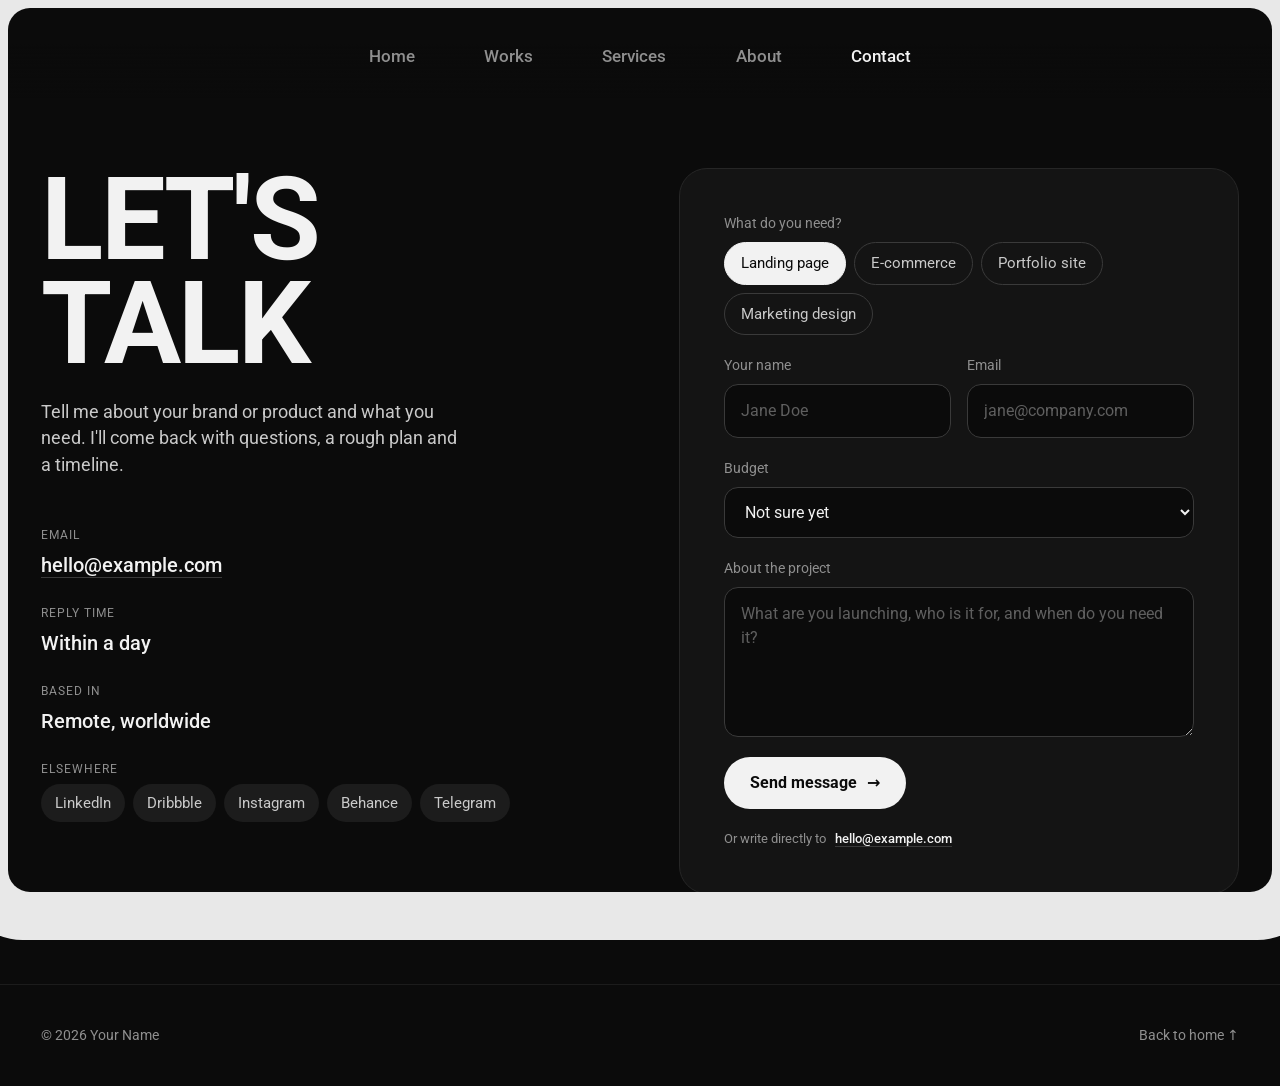
==== contact.html @ f20d772e "Hero: start the scroll blur later with a steeper ramp Co-Authored-By: Claude Opus 5.5 <noreply@anthr" ====
<!doctype html>
<html lang="en">
<head>
  <meta charset="utf-8">
  <meta name="viewport" content="width=device-width, initial-scale=1">
  <title>Contact — Your Name, Marketing Designer</title>
  <meta name="description" content="Get in touch about a landing page, e-commerce, portfolio or marketing design project.">
  <link rel="preconnect" href="https://fonts.googleapis.com">
  <link rel="preconnect" href="https://fonts.gstatic.com" crossorigin>
  <link href="https://fonts.googleapis.com/css2?family=Roboto:wght@400;500;700&display=swap" rel="stylesheet">
  <link rel="stylesheet" href="styles.css?v=202611272242">
</head>
<body>
  <!--
    PLACEHOLDERS: everything marked with data-placeholder (email, socials,
    location, response time) should be replaced with your own details.
    The form does not send anywhere yet: connect it to a form service
    (e.g. Formspree, Netlify Forms) by setting the form's action.
  -->

  <header class="topbar">
    <nav class="nav" aria-label="Main">
      <a href="index.html#top" class="nav__link">Home</a>
      <a href="index.html#works" class="nav__link">Works</a>
      <a href="services.html" class="nav__link">Services</a>
      <a href="#" class="nav__link">About</a>
      <a href="contact.html" class="nav__link is-active" aria-current="page">Contact</a>
    </nav>
  </header>

  <main class="contact">
    <div class="contact__intro">
      <h1 class="contact__title">Let's<br>talk</h1>
      <p class="contact__lead">Tell me about your brand or product and what you need. I'll come back with questions, a rough plan and a timeline.</p>

      <ul class="contact__list">
        <li>
          <span class="contact__label">Email</span>
          <a href="mailto:hello@example.com" class="contact__value" data-placeholder>hello@example.com</a>
        </li>
        <li>
          <span class="contact__label">Reply time</span>
          <span class="contact__value" data-placeholder>Within a day</span>
        </li>
        <li>
          <span class="contact__label">Based in</span>
          <span class="contact__value" data-placeholder>Remote, worldwide</span>
        </li>
        <li>
          <span class="contact__label">Elsewhere</span>
          <div class="contact__socials" data-placeholder>
            <a href="#">LinkedIn</a>
            <a href="#">Dribbble</a>
            <a href="#">Instagram</a>
            <a href="#">Behance</a>
            <a href="#">Telegram</a>
          </div>
        </li>
      </ul>
    </div>

    <!-- FORM ENDPOINT: put your Formspree form id into the action below (e.g. https://formspree.io/f/abcdwxyz).
         Until then the form opens the visitor's email app instead. -->
    <form class="form" id="form" action="https://formspree.io/f/myewvleo" method="post" novalidate>
      <input type="text" name="_gotcha" tabindex="-1" autocomplete="off" aria-hidden="true" style="position:absolute;left:-9999px">
      <input type="hidden" name="_subject" value="New enquiry from the portfolio site">
      <fieldset class="chips">
        <legend>What do you need?</legend>
        <label class="chip"><input type="radio" name="service" value="landing" checked><span>Landing page</span></label>
        <label class="chip"><input type="radio" name="service" value="ecommerce"><span>E-commerce</span></label>
        <label class="chip"><input type="radio" name="service" value="portfolio"><span>Portfolio site</span></label>
        <label class="chip"><input type="radio" name="service" value="marketing"><span>Marketing design</span></label>
      </fieldset>

      <div class="form__row">
        <div class="field">
          <label for="f-name">Your name</label>
          <input id="f-name" name="name" type="text" autocomplete="name" placeholder="Jane Doe" required>
        </div>
        <div class="field">
          <label for="f-email">Email</label>
          <input id="f-email" name="email" type="email" autocomplete="email" placeholder="jane@company.com" required>
        </div>
      </div>

      <div class="field">
        <label for="f-budget">Budget</label>
        <select id="f-budget" name="budget" data-placeholder>
          <option value="">Not sure yet</option>
          <option>Under $1,000</option>
          <option>$1,000 – $3,000</option>
          <option>$3,000 – $6,000</option>
          <option>$6,000+</option>
        </select>
      </div>

      <div class="field">
        <label for="f-msg">About the project</label>
        <textarea id="f-msg" name="message" placeholder="What are you launching, who is it for, and when do you need it?" required></textarea>
      </div>

      <button class="form__submit" type="submit">Send message <span aria-hidden="true">→</span></button>
      <p class="form__error" role="alert" hidden>Something went wrong. Please try again or email me directly.</p>
      <p class="form__note">Or write directly to <a href="mailto:hello@example.com" class="cta" data-placeholder>hello@example.com</a></p>

      <div class="form__done" role="status" aria-live="polite">
        <h2>Thanks!</h2>
        <p>Your message is on its way. I'll get back to you <span data-placeholder>within a day</span>.</p>
      </div>
    </form>
  </main>

  <footer class="footer">
    <p>© 2026 <span data-placeholder>Your Name</span></p>
    <a href="index.html#top">Back to home ↑</a>
  </footer>

  <script src="contact.js?v=202611272242"></script>
</body>
</html>
---- styles.css ----
/* Layout: fixed centered nav; full-height hero that slides up + blurs on scroll;
   pinned works gallery that scrolls horizontally. */
:root {
  --bg: #0b0b0b;
  --surface: #1c1c1c;
  --surface-hover: #262626;
  --text: #f2f2f2;
  --text-muted: #8f8f8f;
  --text-soft: #c9c9c9;
  --line: #3a3a3a;
  --ok: #3ccf6a;

  --font-body: "Roboto", system-ui, -apple-system, "Segoe UI", sans-serif;
  --font-display: "Roboto", system-ui, sans-serif;
  --font-mono: "Roboto", system-ui, sans-serif;

  --gutter: clamp(16px, 3.2vw, 64px);
  /* Hero column = exactly the width of the "Marketing Designer" headline,
     so the nav and every hero element share the same left and right edges. */
  --title-size: clamp(44px, 6.2vw, 66px);
  --content: calc(var(--title-size) * 8.21);
  --nav-h: 96px;

  /* works card size */
  --card-w: min(56vw, 840px);
  --card-gap: clamp(24px, 4vw, 64px);
}

*, *::before, *::after { box-sizing: border-box; }
html { -webkit-text-size-adjust: 100%; }
body {
  margin: 0;
  background: var(--bg);
  color: var(--text);
  font-family: var(--font-body);
  font-size: 16px;
  line-height: 1.5;
  -webkit-font-smoothing: antialiased;
  overflow-x: hidden;
}
a { color: inherit; text-decoration: none; }
button { font: inherit; color: inherit; cursor: pointer; }
h1, h2, h3, p, ol, ul { margin: 0; }
:focus-visible { outline: 2px solid var(--text); outline-offset: 3px; border-radius: 6px; }

/* ---------- Top bar ---------- */
.topbar {
  position: fixed;
  inset: 0 0 auto;
  z-index: 20;
  display: flex;
  justify-content: center;
  padding: 36px var(--gutter) 28px;
  background: linear-gradient(to bottom, var(--bg) 45%, rgba(11, 11, 11, 0));
}
/* Nav spans the same centered column as the hero, so both share one axis and edges */
.nav { display: flex; justify-content: space-between; gap: 16px; width: 100%; max-width: var(--content); }
.nav__link {
  color: var(--text-muted);
  font-weight: 500;
  font-size: 17px;
  white-space: nowrap;
  transition: color .2s;
}
.nav__link:hover, .nav__link.is-active { color: var(--text); }

/* ---------- Hero ---------- */
.hero {
  min-height: 100vh;
  min-height: 100svh;
  display: flex;
  justify-content: center;
  padding: calc(var(--nav-h) + clamp(40px, 9vh, 110px)) var(--gutter) 56px;
}
.hero__inner {
  width: 100%;
  max-width: var(--content);
  display: flex;
  flex-direction: column;
  will-change: transform, filter, opacity;
}

.avatar {
  width: 124px;
  height: 124px;
  border-radius: 50%;
  display: grid;
  place-items: center;
  background: radial-gradient(circle at 50% 35%, #5a5a5a, #2a2a2a 70%);
  color: #d8d8d8;
  font-family: var(--font-display);
  font-size: 40px;
  overflow: hidden;
}
.avatar img { display: block; width: 100%; height: 100%; object-fit: cover; }

.hero__title {
  display: flex;
  align-items: flex-end;
  gap: 12px;
  margin-top: 22px;
  font-family: var(--font-display);
  font-weight: 700;
  font-size: var(--title-size);
  line-height: 1;
  letter-spacing: -0.035em;
}

.hero__title-text { margin-left: -0.063em; }   /* optical: cancel the M's side bearing so its ink sits on the column edge */
.hero__bio { margin-top: 24px; max-width: 370px; font-size: 17px; font-weight: 500; line-height: 1.45; color: var(--text-soft); }

.hero__status {
  margin-top: 36px;
  font-size: 17px;
  line-height: 1.6;
}
.status-dot {
  display: inline-block;
  vertical-align: middle;
  position: relative;
  top: -1px;
  width: 10px;
  height: 10px;
  border-radius: 50%;
  background: var(--ok);
  box-shadow: 0 0 0 3px rgba(60, 207, 106, .22);
  margin: 0 8px 0 3px;            /* the 3px glow ring then starts exactly on the column edge */
}
.hero__status-text { color: var(--text-muted); }
.cta {
  margin-left: 6px;
  white-space: nowrap;
  font-weight: 500;
  color: var(--text);
  border-bottom: 1px solid var(--line);
  transition: border-color .2s;
}
.cta:hover { border-color: var(--text); }

.socials {
  display: flex;
  flex-wrap: wrap;
  gap: 10px;
  margin-top: auto;
  padding: 96px 0 0;
  list-style: none;
}
.socials a {
  display: inline-block;
  padding: 7px 13px;
  border-radius: 6px;
  background: var(--surface);
  font-size: 16px;
  font-weight: 500;
  color: var(--text-soft);
  transition: background .2s, color .2s;
}
.socials a:hover { background: var(--surface-hover); color: var(--text); }

/* Hover: pills lean toward the cursor (main.js) and reveal the network's icon */
.socials a {
  display: inline-flex;
  align-items: center;
  translate: 0 0;
  transition: background .2s, color .2s, translate .3s cubic-bezier(.2, .8, .2, 1);
}
.ico {
  flex: none;
  width: 0;
  height: 14px;
  margin-left: 0;
  opacity: 0;
  fill: currentColor;
  transform: scale(.4) rotate(-20deg);
  transition: width .25s, margin .25s, opacity .2s, transform .35s cubic-bezier(.3, 1.6, .5, 1);
}
.socials a:hover .ico,
.socials a:focus-visible .ico { width: 14px; margin-left: 8px; opacity: 1; transform: none; transition-delay: 0s, 0s, .05s, .05s; }

/* ---------- Works ---------- */
.works {
  position: relative;
  height: 100vh;
  height: 100svh;
  display: flex;
  flex-direction: column;
  padding-top: var(--nav-h);
  overflow: hidden;
}
.works__head {
  display: grid;
  grid-template-columns: 1fr auto 1fr;
  align-items: center;
  gap: 16px;
  padding: 8px var(--gutter) 0;
}
.works__count {
  font-size: 17px;
  font-weight: 500;
  color: var(--text-soft);
  white-space: nowrap;
}
.works__num {
  font-size: 34px;
  font-weight: 500;
  letter-spacing: -0.02em;
  color: var(--text);
  margin-right: 6px;
  font-variant-numeric: tabular-nums;
}

.filters { display: flex; gap: 6px; }
.filter {
  display: inline-flex;
  align-items: flex-start;
  gap: 3px;
  padding: 8px 14px;
  border: 0;
  border-radius: 999px;
  background: transparent;
  color: var(--text-muted);
  font-size: 17px;
  font-weight: 500;
  white-space: nowrap;
  transition: background .2s, color .2s;
}
.filter sup { font-size: 11px; line-height: 1; margin-top: 2px; }
.filter:hover { color: var(--text); }
.filter.is-active { background: #e9e9e9; color: #111; }

.works__viewport {
  flex: 1;
  min-height: 0;
  display: flex;
  align-items: center;
  overflow-x: auto;              /* fallback without JS: native swipe */
  scroll-snap-type: x mandatory;
  scrollbar-width: none;
  padding: clamp(16px, 3vh, 40px) 0 clamp(24px, 5vh, 56px);
}
.works__viewport::-webkit-scrollbar { display: none; }
.is-gsap .works__viewport,
.is-sticky-works .works__viewport { overflow: visible; scroll-snap-type: none; }
.is-sticky-works .works { position: sticky; top: 0; }

.works__track {
  display: flex;
  gap: var(--card-gap);
  list-style: none;
  padding: 0 calc((100vw - var(--card-w)) / 2);
  will-change: transform;
}
.work {
  flex: 0 0 var(--card-w);
  scroll-snap-align: center;
  display: flex;
  flex-direction: column;
  gap: 14px;
}
.work[hidden] { display: none; }
.work__title {
  font-size: clamp(22px, 2.2vw, 30px);
  font-weight: 700;
  letter-spacing: -0.01em;
}
.work__media {
  display: block;
  border-radius: 14px;
  overflow: hidden;
  transform-origin: center center;
  will-change: transform;
}
.work__art {
  /* keep the card inside the viewport height */
  aspect-ratio: 3 / 2;
  max-height: calc(100svh - var(--nav-h) - 240px);
  width: 100%;
  display: grid;
  place-items: center;
  font-family: var(--font-display);
  font-weight: 700;
  font-size: clamp(36px, 6vw, 96px);
  line-height: .92;
  letter-spacing: -0.035em;
  text-align: center;
  text-transform: uppercase;
}
.art-1 { background: linear-gradient(135deg, #f1efe9, #d9d5cb); color: #141414; }
.art-2 { background: linear-gradient(160deg, #ff5a36, #b3200b); color: #fff3ec; }
.art-3 { background: linear-gradient(140deg, #2b48ff, #0e1a7a); color: #e6eaff; }
.art-4 { background: radial-gradient(circle at 30% 30%, #3a3a3a, #111); color: #f2f2f2; }
.art-5 { background: linear-gradient(150deg, #ffd23f, #f29f05); color: #231a00; }
.art-6 { background: linear-gradient(150deg, #18b67b, #0a5c3d); color: #e8fff5; }
.art-7 { background: linear-gradient(150deg, #f5b8d0, #d76a9b); color: #2a0a18; }

.work__meta {
  display: flex;
  justify-content: space-between;
  align-items: center;
  font-family: var(--font-mono);
  font-size: 13px;
  letter-spacing: .08em;
  text-transform: uppercase;
  color: var(--text);
}
.work__idx { display: inline-flex; align-items: center; gap: 8px; }
.work__idx::before { content: ""; width: 6px; height: 6px; border-radius: 50%; background: currentColor; }
.work__cat b { color: var(--text-muted); font-weight: 500; margin-left: .6em; }

/* ---------- Services: sticky heading + cards that stack on scroll ---------- */
.services {
  display: grid;
  grid-template-columns: 1fr 1fr;
  gap: 48px;
  padding: clamp(96px, 14vh, 160px) var(--gutter) clamp(96px, 16vh, 200px);
  max-width: 1440px;
  margin: 0 auto;
}
.services--page { padding-top: calc(var(--nav-h) + clamp(32px, 6vh, 72px)); }
.services__aside {
  grid-column: 1;
  grid-row: 1;
  position: sticky;
  top: calc(var(--nav-h) + 24px);
  align-self: start;
}
.services__title {
  font-family: var(--font-display);
  font-weight: 700;
  font-size: clamp(56px, 8vw, 120px);
  line-height: .95;
  letter-spacing: -0.035em;
}
.services__lead {
  margin-top: 20px;
  max-width: 340px;
  font-size: 17px;
  font-weight: 500;
  color: var(--text-muted);
}
.services__list {
  grid-column: 2;
  grid-row: 1;
  list-style: none;
  padding: 0;
  display: flex;
  flex-direction: column;
  gap: 32px;
}
.service {
  --i: 0;
  position: sticky;
  top: calc(var(--nav-h) + 24px + var(--i) * 22px);
  min-height: 300px;
  padding: clamp(28px, 3vw, 44px);
  padding-right: 88px;
  border: 1px solid #2c2c2e;
  border-radius: 20px;
  background: #121212;
  transform-origin: center top;
  will-change: transform;
}
.service:nth-child(2) { --i: 1; }
.service:nth-child(3) { --i: 2; }
.service:nth-child(4) { --i: 3; }
.service:nth-child(5) { --i: 4; }
.service:nth-child(6) { --i: 5; }
.service > :not(.service__go) { transition: opacity .3s; }
.service.is-covered > :not(.service__go) { opacity: .35; }
.service__pill {
  display: inline-flex;
  padding: 4px 12px;
  border: 1px solid #3a3a3e;
  border-radius: 8px;
  font-size: 14px;
  font-weight: 500;
  color: var(--text-muted);
}
.service__name {
  margin-top: clamp(36px, 5vw, 64px);
  font-family: var(--font-display);
  font-weight: 700;
  font-size: clamp(36px, 4.4vw, 60px);
  line-height: 1;
  letter-spacing: -0.03em;
}
.service__desc {
  margin-top: 14px;
  max-width: 440px;
  font-size: 18px;
  color: var(--text-soft);
}
/* arrow sits in a notch cut into the bottom-right corner */
.service__go {
  position: absolute;
  right: -1px;
  bottom: -1px;
  display: grid;
  place-items: center;
  width: 56px;
  height: 56px;
  border: 1px solid #2c2c2e;
  border-radius: 16px 0 20px 0;
  background: var(--bg);
  font-size: 20px;
  color: var(--text-muted);
  transition: color .2s, background .2s;
}
.service__go:hover, .service:hover .service__go { color: var(--text); background: var(--surface); }

/* Handwritten note */
.services { --hand: "Caveat Brush", "Segoe Print", "Bradley Hand", cursive; }
.note {
  grid-column: 1;
  grid-row: 1;
  align-self: start;
  position: sticky;
  top: calc(var(--nav-h) + 300px);
  margin-top: clamp(220px, 28vh, 300px);
  margin-left: clamp(0px, 6vw, 90px);
  width: max-content;
  max-width: 100%;
}
.note__text {
  font-family: var(--hand);
  font-size: clamp(34px, 3.4vw, 46px);
  line-height: 1.15;
  color: #9a9a9e;
  rotate: -3deg;
}
.note__line {
  position: relative;
  display: block;
  width: max-content;
  /* the ink is revealed left-to-right by --p (0..1), set from main.js */
  clip-path: inset(-20% calc((1 - var(--p, 1)) * 100%) -20% -4%);
}
.note__line:nth-child(2) { margin-left: .4em; }
.note__doodle {
  display: block;
  width: 90px;
  height: 68px;
  margin: 4px 0 0 40px;
  fill: none;
  stroke: #9a9a9e;
  stroke-width: 3;
  stroke-linecap: round;
  stroke-linejoin: round;
}
.note__doodle path { stroke-dasharray: 1; stroke-dashoffset: calc(1 - var(--d, 1)); }
.note__pill {
  display: inline-flex;
  margin: 6px 0 0 84px;
  padding: 8px 16px;
  border: 1px solid #3a3a3e;
  border-radius: 10px;
  font-size: 16px;
  font-weight: 500;
  color: var(--text-muted);
  opacity: var(--o, 1);
  translate: 0 calc((1 - var(--o, 1)) * 8px);
  transition: color .2s, border-color .2s;
}
.note__pill:hover { color: var(--text); border-color: var(--text-muted); }

/* ---------- Footer ---------- */
.footer {
  display: flex;
  justify-content: space-between;
  gap: 16px;
  padding: 40px var(--gutter);
  color: var(--text-muted);
  font-size: 14px;
  border-top: 1px solid var(--surface);
}
.footer a:hover { color: var(--text); }

/* ---------- Tablet ---------- */
@media (max-width: 1024px) {
  :root { --card-w: 72vw; }
  .works__head { grid-template-columns: 1fr; justify-items: center; gap: 12px; }
  .works__count { justify-self: start; }
}
@media (max-width: 1024px) and (orientation: portrait) {
  .work__art { aspect-ratio: 4 / 5; }
}

@media (max-width: 900px) {
  .services { grid-template-columns: 1fr; gap: 32px; }
  .services__aside, .services__list { grid-column: 1; grid-row: auto; }
  .services__aside { position: static; }
  .note { grid-column: 1; grid-row: auto; order: 3; position: static; margin: 24px auto 0; }
}

/* ---------- Phone ---------- */
@media (max-width: 640px) {
  .service { min-height: 240px; padding-right: 28px; padding-bottom: 72px; top: calc(var(--nav-h) + 12px + var(--i) * 14px); }
  .service__desc { font-size: 16px; }
  :root { --nav-h: 72px; --card-w: 80vw; --card-gap: 16px; }
  .topbar { padding: 24px var(--gutter) 18px; }
  .nav { overflow-x: auto; scrollbar-width: none; }
  .nav::-webkit-scrollbar { display: none; }
  .nav__link { font-size: 16px; }
  .nav { gap: 18px; }

  .hero { padding-bottom: 32px; }
  .avatar { width: 96px; height: 96px; font-size: 32px; }
  /* phones: headline (and so the column) fills the width between the gutters */
  :root { --title-size: min(calc((100vw - 2 * var(--gutter)) / 8.21), 48px); }
    .hero__bio, .hero__status { font-size: 16px; }
  .socials { padding-top: 64px; gap: 8px; }
  .socials a { font-size: 15px; padding: 6px 11px; }

  .works__head { justify-items: stretch; }
  .filters {
    overflow-x: auto;
    scrollbar-width: none;
    margin: 0 calc(var(--gutter) * -1);
    padding: 0 var(--gutter);
  }
  .filters::-webkit-scrollbar { display: none; }
  .filter { font-size: 15px; padding: 7px 12px; }
  .work__art { aspect-ratio: 4 / 5; font-size: 44px; max-height: calc(100svh - var(--nav-h) - 280px); }
  .work__meta { font-size: 11px; }
}

@media (prefers-reduced-motion: reduce) {
  * { transition: none !important; }
  .socials a { translate: 0 0 !important; }
}

/* ---------- Contact page ---------- */
.contact {
  min-height: 100svh;
  padding: calc(var(--nav-h) + clamp(40px, 8vh, 96px)) var(--gutter) clamp(64px, 10vh, 120px);
  display: grid;
  grid-template-columns: minmax(0, 1fr) minmax(0, 560px);
  gap: clamp(40px, 6vw, 120px);
  align-items: start;
  max-width: 1320px;
  margin: 0 auto;
}
.contact__title {
  font-family: var(--font-display);
  font-size: clamp(56px, 9vw, 132px);
  line-height: .9;
  letter-spacing: -.02em;
  text-transform: uppercase;
}
.contact__lead { margin-top: 24px; max-width: 420px; font-size: 18px; line-height: 1.45; color: var(--text-soft); }
.contact__list { list-style: none; padding: 0; margin-top: 48px; display: grid; gap: 24px; }
.contact__label { display: block; font-family: var(--font-mono); font-size: 12px; text-transform: uppercase; letter-spacing: .08em; color: var(--text-muted); margin-bottom: 6px; }
.contact__value { font-size: 20px; font-weight: 500; }
a.contact__value { border-bottom: 1px solid var(--line); transition: border-color .2s; }
a.contact__value:hover { border-color: var(--text); }
.contact__socials { display: flex; flex-wrap: wrap; gap: 8px; }
.contact__socials a { padding: 8px 14px; border-radius: 999px; background: var(--surface); color: var(--text-soft); font-size: 15px; transition: background .2s, color .2s; }
.contact__socials a:hover { background: var(--surface-hover); color: var(--text); }

.form {
  background: #141414;
  border: 1px solid #262626;
  border-radius: 28px;
  padding: clamp(24px, 3.5vw, 44px);
  display: grid;
  gap: 20px;
}
.field { display: grid; gap: 8px; }
.field label { font-size: 14px; color: var(--text-muted); }
.field input, .field select, .field textarea {
  width: 100%;
  font: inherit;
  font-size: 16px;
  color: var(--text);
  background: var(--bg);
  border: 1px solid var(--line);
  border-radius: 14px;
  padding: 14px 16px;
  transition: border-color .2s;
  color-scheme: dark;
}
.field textarea { min-height: 150px; resize: vertical; }
.field input:focus, .field select:focus, .field textarea:focus { outline: none; border-color: var(--text-soft); }
.field input::placeholder, .field textarea::placeholder { color: #5f5f5f; }
.form__row { display: grid; grid-template-columns: 1fr 1fr; gap: 16px; }
.chips { display: flex; flex-wrap: wrap; gap: 8px; border: 0; padding: 0; margin: 0; }
.chips legend { font-size: 14px; color: var(--text-muted); margin-bottom: 8px; padding: 0; }
.chip input { position: absolute; opacity: 0; pointer-events: none; }
.chip span { display: inline-block; padding: 9px 16px; border-radius: 999px; border: 1px solid var(--line); color: var(--text-soft); font-size: 15px; cursor: pointer; transition: all .2s; }
.chip:hover span { border-color: var(--text-muted); color: var(--text); }
.chip input:checked + span { background: var(--text); border-color: var(--text); color: var(--bg); }
.chip input:focus-visible + span { outline: 2px solid var(--text); outline-offset: 3px; }
.form__submit {
  justify-self: start;
  display: inline-flex; align-items: center; gap: 10px;
  height: 52px; padding: 0 26px;
  border: 0; border-radius: 999px;
  background: var(--text); color: var(--bg);
  font: inherit; font-weight: 700; font-size: 16px;
  cursor: pointer; transition: transform .2s;
}
.form__submit:hover { transform: translateY(-1px); }
.form__note { font-size: 13px; color: var(--text-muted); }
.form__error { font-size: 14px; color: #ff7a6b; }
.form__submit:disabled { opacity: .6; cursor: progress; transform: none; }
.form__done { display: none; text-align: left; }
.form__done h2 { font-family: var(--font-display); font-size: 44px; text-transform: uppercase; line-height: 1; }
.form__done p { margin-top: 12px; color: var(--text-soft); }
.form.is-sent > :not(.form__done) { display: none; }
.form.is-sent .form__done { display: block; }

@media (max-width: 900px) {
  .contact { grid-template-columns: 1fr; }
}
@media (max-width: 640px) {
  .form__row { grid-template-columns: 1fr; }
  .form { border-radius: 22px; }
}

/* ---------- Frame: the whole site sits in one rounded dark panel ---------- */
:root { --frame: 8px; --frame-r: 22px; --frame-color: #e8e8e8; }
body::after {
  content: "";
  position: fixed;
  inset: var(--frame);
  border-radius: var(--frame-r);
  box-shadow: 0 0 0 calc(var(--frame) + 40px) var(--frame-color);
  pointer-events: none;
  z-index: 100;
}
html { background: var(--frame-color); }
.topbar { padding-top: calc(36px + var(--frame)); }
@media (max-width: 640px) {
  :root { --frame: 5px; --frame-r: 16px; }
  .topbar { padding-top: calc(24px + var(--frame)); }
}
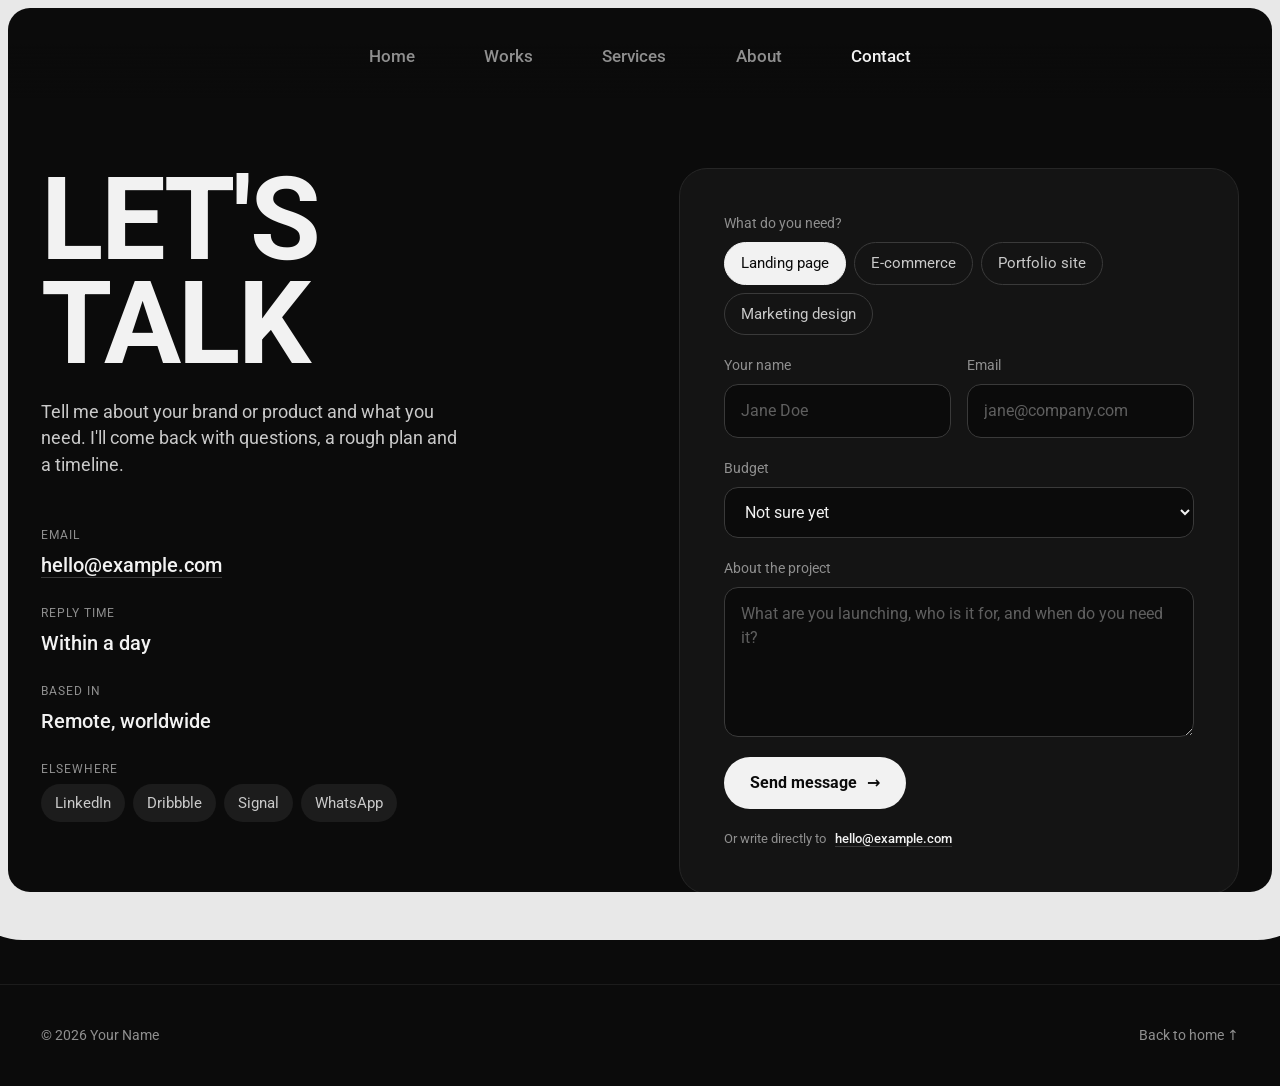
==== commit 4efbe1f5: "Socials: LinkedIn, Dribbble, Signal, WhatsApp Co-Authored-By: Claude Opus 5.5 <noreply@anthropic.com" ====
--- a/contact.html
+++ b/contact.html
@@ -8,7 +8,7 @@
   <link rel="preconnect" href="https://fonts.googleapis.com">
   <link rel="preconnect" href="https://fonts.gstatic.com" crossorigin>
   <link href="https://fonts.googleapis.com/css2?family=Roboto:wght@400;500;700&display=swap" rel="stylesheet">
-  <link rel="stylesheet" href="styles.css?v=202611272242">
+  <link rel="stylesheet" href="styles.css?v=202611281325">
 </head>
 <body>
   <!--
@@ -51,9 +51,8 @@
           <div class="contact__socials" data-placeholder>
             <a href="#">LinkedIn</a>
             <a href="#">Dribbble</a>
-            <a href="#">Instagram</a>
-            <a href="#">Behance</a>
-            <a href="#">Telegram</a>
+            <a href="#">Signal</a>
+            <a href="#">WhatsApp</a>
           </div>
         </li>
       </ul>
@@ -115,6 +114,6 @@
     <a href="index.html#top">Back to home ↑</a>
   </footer>
 
-  <script src="contact.js?v=202611272242"></script>
+  <script src="contact.js?v=202611281325"></script>
 </body>
 </html>
--- a/styles.css
+++ b/styles.css
@@ -629,6 +629,9 @@
   z-index: 100;
 }
 html { background: var(--frame-color); }
+/* No rubber-band bounce at the page ends: the bounce shifted the page under the
+   pinned works carousel and made it jump when scrolling to the last card. */
+html, body { overscroll-behavior-y: none; }
 .topbar { padding-top: calc(36px + var(--frame)); }
 @media (max-width: 640px) {
   :root { --frame: 5px; --frame-r: 16px; }
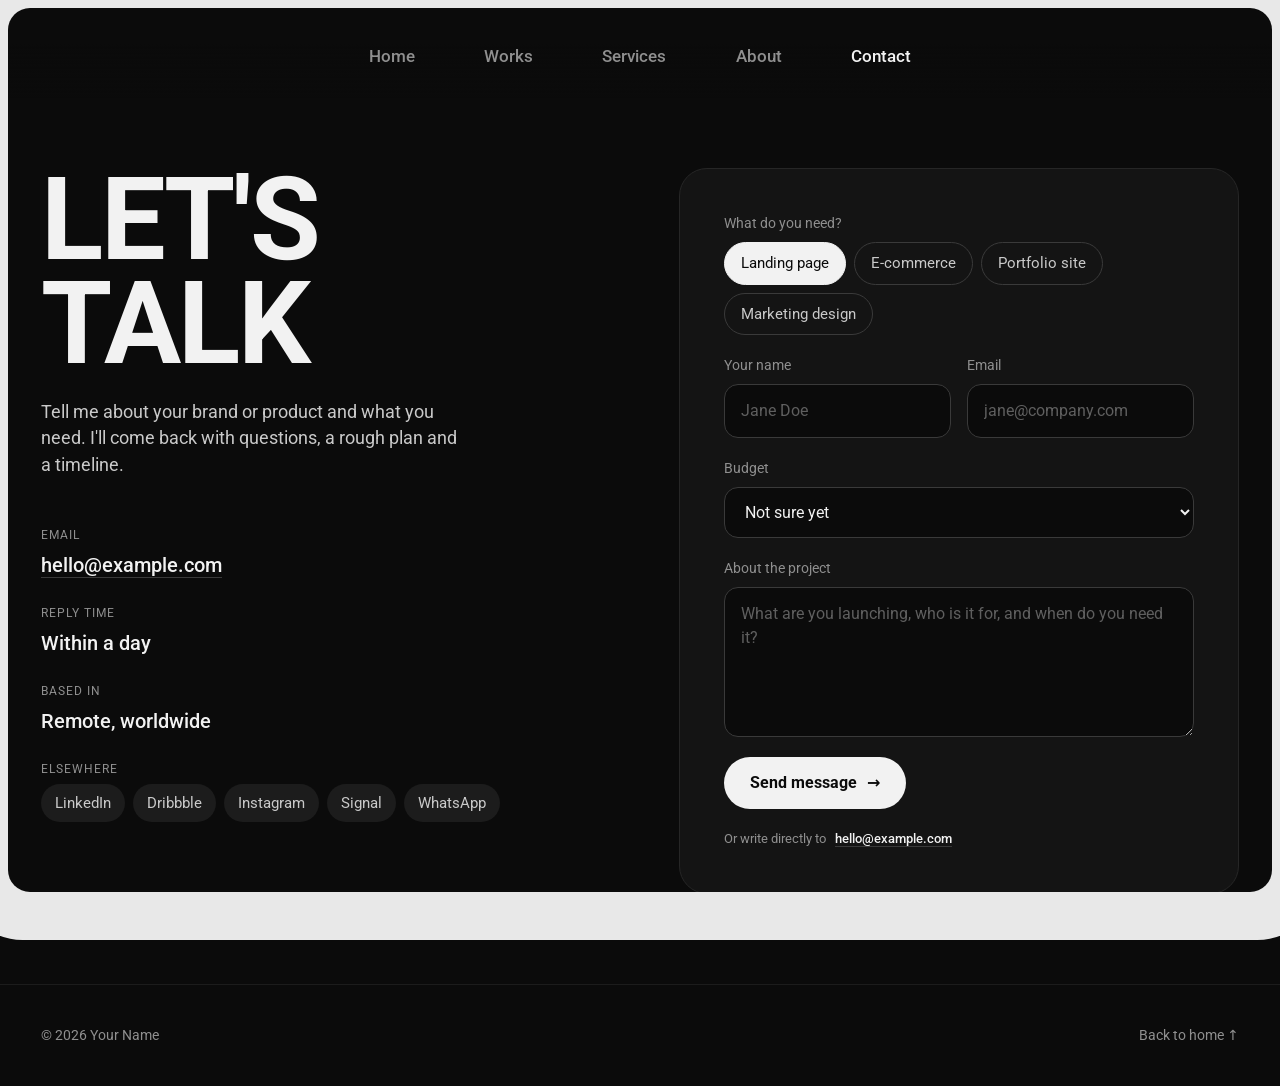
==== commit 9317681e: "Socials: add Instagram back Co-Authored-By: Claude Opus 5.5 <noreply@anthropic.com> Claude-Session: " ====
--- a/contact.html
+++ b/contact.html
@@ -8,7 +8,7 @@
   <link rel="preconnect" href="https://fonts.googleapis.com">
   <link rel="preconnect" href="https://fonts.gstatic.com" crossorigin>
   <link href="https://fonts.googleapis.com/css2?family=Roboto:wght@400;500;700&display=swap" rel="stylesheet">
-  <link rel="stylesheet" href="styles.css?v=202611281325">
+  <link rel="stylesheet" href="styles.css?v=202611281339">
 </head>
 <body>
   <!--
@@ -51,6 +51,7 @@
           <div class="contact__socials" data-placeholder>
             <a href="#">LinkedIn</a>
             <a href="#">Dribbble</a>
+            <a href="#">Instagram</a>
             <a href="#">Signal</a>
             <a href="#">WhatsApp</a>
           </div>
@@ -114,6 +115,6 @@
     <a href="index.html#top">Back to home ↑</a>
   </footer>
 
-  <script src="contact.js?v=202611281325"></script>
+  <script src="contact.js?v=202611281339"></script>
 </body>
 </html>
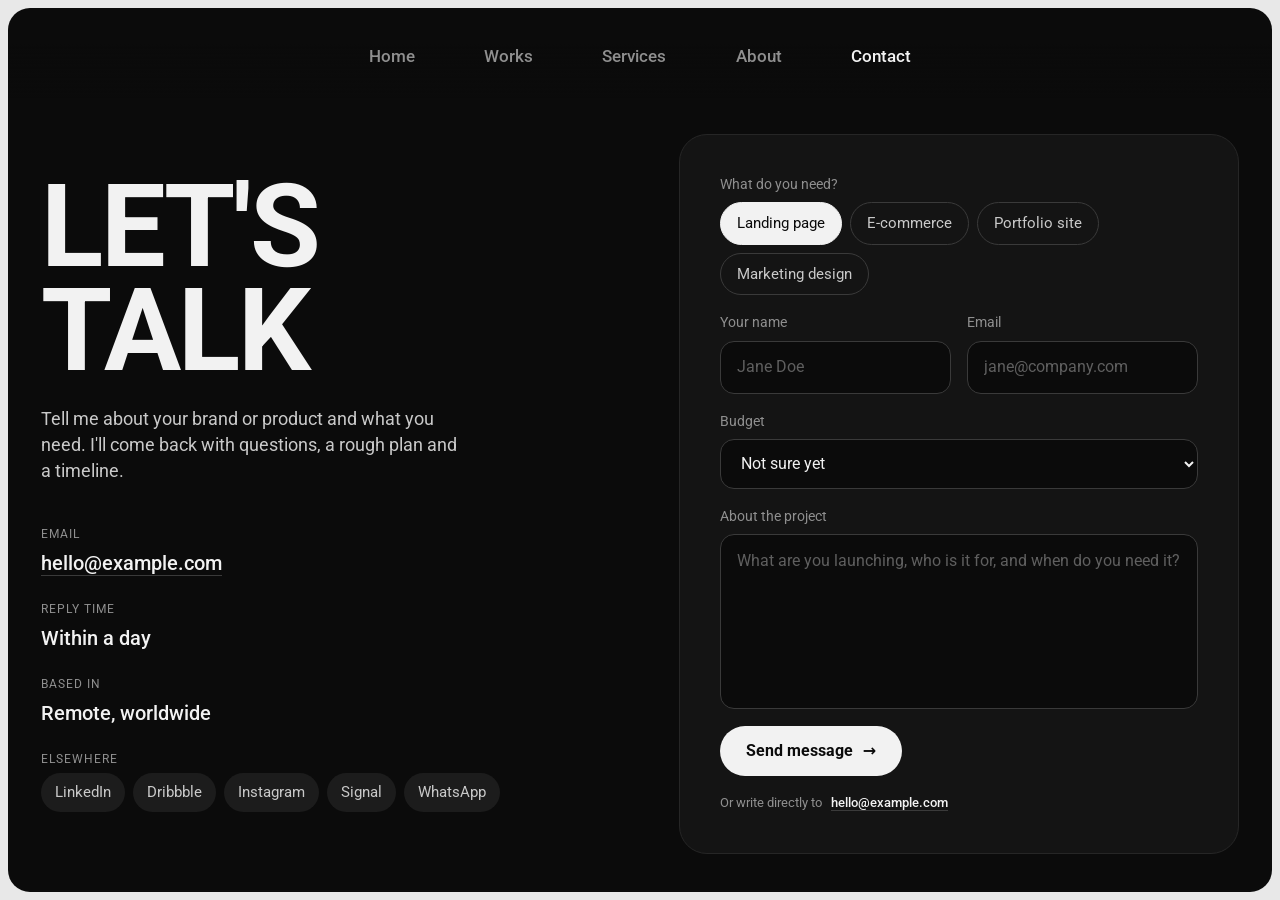
==== commit bc78cb06: "Add About page; fit About and Contact into one screen on tablet and desktop Co-Authored-By: Claude O" ====
--- a/contact.html
+++ b/contact.html
@@ -8,9 +8,9 @@
   <link rel="preconnect" href="https://fonts.googleapis.com">
   <link rel="preconnect" href="https://fonts.gstatic.com" crossorigin>
   <link href="https://fonts.googleapis.com/css2?family=Roboto:wght@400;500;700&display=swap" rel="stylesheet">
-  <link rel="stylesheet" href="styles.css?v=202611281339">
+  <link rel="stylesheet" href="styles.css?v=202611281530">
 </head>
-<body>
+<body class="is-fit">
   <!--
     PLACEHOLDERS: everything marked with data-placeholder (email, socials,
     location, response time) should be replaced with your own details.
@@ -23,14 +23,14 @@
       <a href="index.html#top" class="nav__link">Home</a>
       <a href="index.html#works" class="nav__link">Works</a>
       <a href="services.html" class="nav__link">Services</a>
-      <a href="#" class="nav__link">About</a>
+      <a href="about.html" class="nav__link">About</a>
       <a href="contact.html" class="nav__link is-active" aria-current="page">Contact</a>
     </nav>
   </header>
 
   <main class="contact">
     <div class="contact__intro">
-      <h1 class="contact__title">Let's<br>talk</h1>
+      <h1 class="contact__title">Let's <br>talk</h1>
       <p class="contact__lead">Tell me about your brand or product and what you need. I'll come back with questions, a rough plan and a timeline.</p>
 
       <ul class="contact__list">
@@ -115,6 +115,6 @@
     <a href="index.html#top">Back to home ↑</a>
   </footer>
 
-  <script src="contact.js?v=202611281339"></script>
+  <script src="contact.js?v=202611281530"></script>
 </body>
 </html>
--- a/styles.css
+++ b/styles.css
@@ -408,61 +408,6 @@
 }
 .service__go:hover, .service:hover .service__go { color: var(--text); background: var(--surface); }
 
-/* Handwritten note */
-.services { --hand: "Caveat Brush", "Segoe Print", "Bradley Hand", cursive; }
-.note {
-  grid-column: 1;
-  grid-row: 1;
-  align-self: start;
-  position: sticky;
-  top: calc(var(--nav-h) + 300px);
-  margin-top: clamp(220px, 28vh, 300px);
-  margin-left: clamp(0px, 6vw, 90px);
-  width: max-content;
-  max-width: 100%;
-}
-.note__text {
-  font-family: var(--hand);
-  font-size: clamp(34px, 3.4vw, 46px);
-  line-height: 1.15;
-  color: #9a9a9e;
-  rotate: -3deg;
-}
-.note__line {
-  position: relative;
-  display: block;
-  width: max-content;
-  /* the ink is revealed left-to-right by --p (0..1), set from main.js */
-  clip-path: inset(-20% calc((1 - var(--p, 1)) * 100%) -20% -4%);
-}
-.note__line:nth-child(2) { margin-left: .4em; }
-.note__doodle {
-  display: block;
-  width: 90px;
-  height: 68px;
-  margin: 4px 0 0 40px;
-  fill: none;
-  stroke: #9a9a9e;
-  stroke-width: 3;
-  stroke-linecap: round;
-  stroke-linejoin: round;
-}
-.note__doodle path { stroke-dasharray: 1; stroke-dashoffset: calc(1 - var(--d, 1)); }
-.note__pill {
-  display: inline-flex;
-  margin: 6px 0 0 84px;
-  padding: 8px 16px;
-  border: 1px solid #3a3a3e;
-  border-radius: 10px;
-  font-size: 16px;
-  font-weight: 500;
-  color: var(--text-muted);
-  opacity: var(--o, 1);
-  translate: 0 calc((1 - var(--o, 1)) * 8px);
-  transition: color .2s, border-color .2s;
-}
-.note__pill:hover { color: var(--text); border-color: var(--text-muted); }
-
 /* ---------- Footer ---------- */
 .footer {
   display: flex;
@@ -489,7 +434,6 @@
   .services { grid-template-columns: 1fr; gap: 32px; }
   .services__aside, .services__list { grid-column: 1; grid-row: auto; }
   .services__aside { position: static; }
-  .note { grid-column: 1; grid-row: auto; order: 3; position: static; margin: 24px auto 0; }
 }
 
 /* ---------- Phone ---------- */
@@ -637,3 +581,90 @@
   :root { --frame: 5px; --frame-r: 16px; }
   .topbar { padding-top: calc(24px + var(--frame)); }
 }
+
+/* ---------- One-screen pages (About, Contact): exactly one viewport on tablet & desktop ---------- */
+.about {
+  min-height: 100svh;
+  padding: calc(var(--nav-h) + clamp(24px, 6vh, 80px)) var(--gutter) clamp(40px, 7vh, 96px);
+  display: grid;
+  grid-template-columns: minmax(0, 1.15fr) minmax(0, 1fr);
+  gap: clamp(32px, 6vw, 120px);
+  align-items: center;
+  max-width: 1320px;
+  margin: 0 auto;
+}
+.about__title {
+  font-family: var(--font-display);
+  font-weight: 700;
+  font-size: clamp(56px, min(9vw, 15vh), 140px);
+  line-height: .9;
+  letter-spacing: -.035em;
+}
+.about__lead { margin-top: clamp(16px, 3vh, 32px); max-width: 560px; font-size: clamp(19px, min(2vw, 3vh), 26px); line-height: 1.3; font-weight: 500; }
+.about__body { margin-top: clamp(12px, 2.4vh, 28px); max-width: 540px; display: grid; gap: clamp(8px, 1.6vh, 16px); color: var(--text-soft); font-size: clamp(15px, min(1.3vw, 2.1vh), 18px); line-height: 1.5; }
+.about__cta { display: inline-block; margin: clamp(16px, 3.4vh, 40px) 0 0; font-size: clamp(16px, 2.2vh, 18px); }
+.about__side { display: grid; gap: clamp(16px, 3vh, 32px); justify-items: start; }
+.about__photo {
+  width: min(100%, 44vh, 420px);
+  aspect-ratio: 1;
+  border-radius: 24px;
+  overflow: hidden;
+  background: var(--surface);
+}
+.about__photo img { display: block; width: 100%; height: 100%; object-fit: cover; }
+.about__facts { margin: 0; display: grid; grid-template-columns: 1fr 1fr; gap: clamp(12px, 2.2vh, 24px) 32px; width: 100%; max-width: 520px; }
+.about__facts dt { font-family: var(--font-mono); font-size: 12px; text-transform: uppercase; letter-spacing: .08em; color: var(--text-muted); margin-bottom: 4px; }
+.about__facts dd { margin: 0; font-size: clamp(15px, 2.1vh, 18px); font-weight: 500; }
+
+/* Contact: everything scales with the screen height so it fits without scrolling */
+.contact__title { font-size: clamp(48px, min(9vw, 13vh), 132px); }
+.contact__lead { margin-top: clamp(12px, 2.6vh, 24px); font-size: clamp(15px, 2.2vh, 18px); }
+.contact__list { margin-top: clamp(20px, 4.5vh, 48px); gap: clamp(10px, 2.4vh, 24px); }
+.contact__value { font-size: clamp(16px, 2.4vh, 20px); }
+.contact__label { margin-bottom: clamp(2px, .6vh, 6px); }
+.form { gap: clamp(10px, 1.9vh, 20px); padding: clamp(20px, min(3.5vw, 4.4vh), 44px); }
+.field { gap: clamp(4px, .8vh, 8px); }
+.field input, .field select, .field textarea { padding: clamp(9px, 1.5vh, 14px) 16px; font-size: clamp(15px, 1.9vh, 16px); }
+.chips legend { margin-bottom: clamp(4px, .8vh, 8px); }
+.chip span { padding: clamp(6px, 1vh, 9px) 16px; }
+.form__submit { height: clamp(42px, 5.6vh, 52px); }
+
+@media (min-width: 901px) and (min-height: 600px), (min-width: 641px) and (max-width: 900px) and (min-height: 700px) {
+  body.is-fit { height: 100vh; height: 100svh; overflow: hidden; }
+  body.is-fit .footer { display: none; }
+  body.is-fit main { height: 100vh; height: 100svh; min-height: 0; }
+
+  /* Contact: columns stretch to the screen; the message box takes the leftover height */
+  .is-fit .contact {
+    padding-top: calc(var(--nav-h) + clamp(12px, 4vh, 56px));
+    padding-bottom: clamp(20px, 5vh, 64px);
+    align-items: stretch;
+  }
+  .is-fit .contact__intro { align-self: center; }
+  .is-fit .form { display: flex; flex-direction: column; min-height: 0; height: 100%; max-height: 720px; align-self: center; }
+  .is-fit .form > .field:has(textarea) { flex: 1; min-height: 0; display: flex; flex-direction: column; }
+  .is-fit .form textarea { flex: 1; min-height: 56px; resize: none; }
+  .is-fit .form__submit { align-self: flex-start; flex: none; }
+}
+
+/* Tablet portrait: stacked, compressed so it still fits one screen */
+@media (min-width: 641px) and (max-width: 900px) and (min-height: 700px) {
+  .is-fit .contact { grid-template-columns: 1fr; grid-template-rows: auto minmax(0, 1fr); gap: clamp(16px, 3vh, 32px); }
+  .is-fit .contact__title br { display: none; }
+  .is-fit .contact__title { font-size: clamp(48px, 7vh, 88px); }
+  .is-fit .contact__lead { max-width: 600px; }
+  .is-fit .contact__list { grid-template-columns: repeat(3, auto); justify-content: start; column-gap: clamp(24px, 6vw, 56px); margin-top: clamp(16px, 3vh, 32px); }
+  .is-fit .contact__list li:last-child { grid-column: 1 / -1; }
+  .is-fit .form .field:has(textarea) { min-height: 96px; }
+
+  .about { grid-template-columns: 1fr; align-content: center; gap: clamp(20px, 4vh, 48px); }
+  .about__side { grid-template-columns: auto 1fr; align-items: center; gap: 32px; }
+  .about__photo { width: min(40vw, 30vh); }
+  .about__facts { grid-template-columns: 1fr; }
+}
+
+/* Phones: normal scrolling page */
+@media (max-width: 640px) {
+  .about { grid-template-columns: 1fr; align-items: start; }
+  .about__photo { width: 100%; max-width: 360px; }
+}
